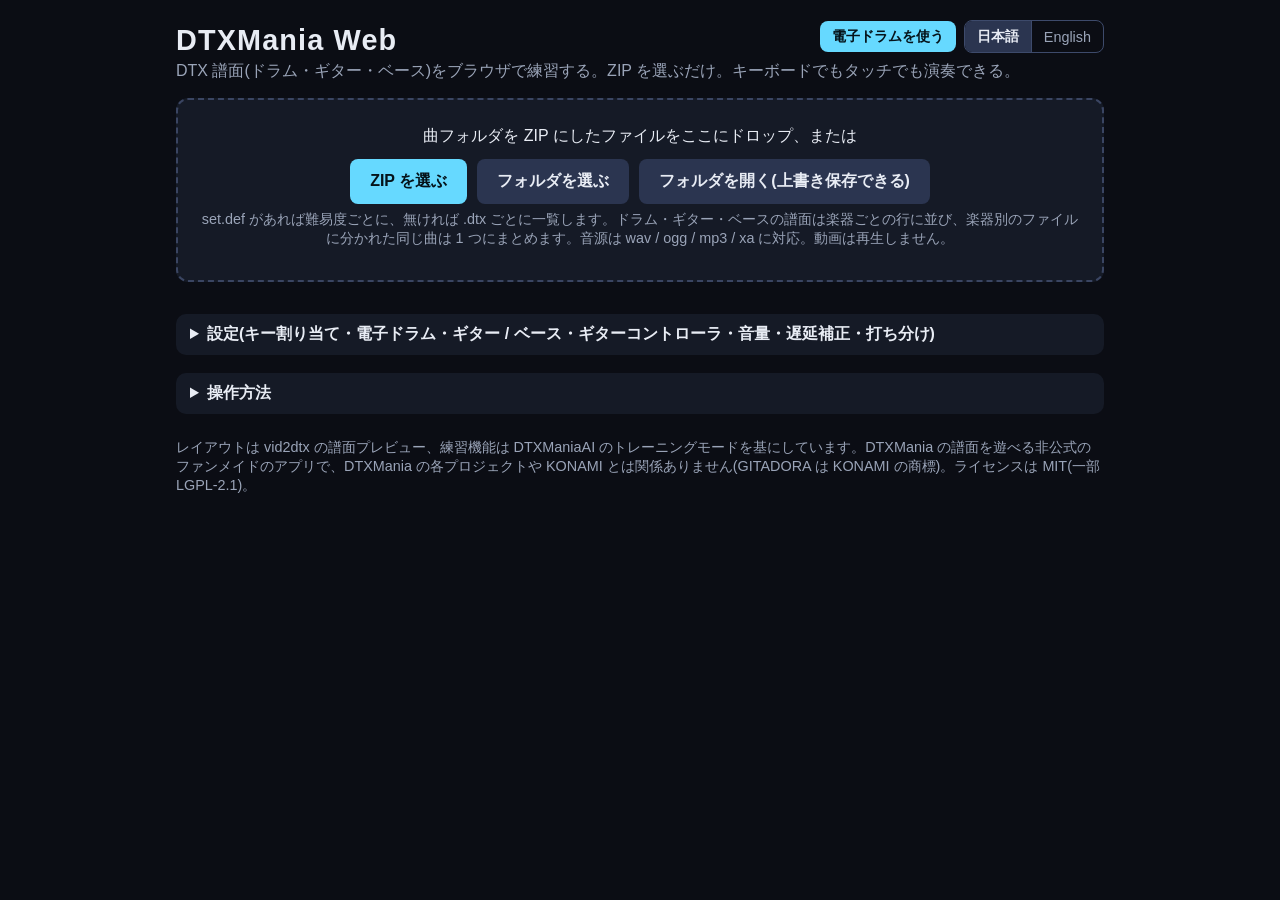
==== index.html @ 98634b1b "譜面の編集に横のパネル・譜面情報と音源の編集・叩いて入力・新しい難易度・フォルダへの上書き保存を足す - 横のパネル(☰。js/edit/panel.js): チップ(選んだチップの音・種類・位置、列" ====
<!doctype html>
<html lang="ja">
<head>
<meta charset="utf-8">
<meta name="viewport" content="width=device-width, initial-scale=1, viewport-fit=cover, user-scalable=no">
<meta name="mobile-web-app-capable" content="yes">
<meta name="apple-mobile-web-app-capable" content="yes">
<meta name="apple-mobile-web-app-status-bar-style" content="black-translucent">
<meta name="theme-color" content="#0b0d14">
<title>DTXMania Web</title>
<link rel="stylesheet" href="css/app.css">
<script>
  // 表示言語(js/i18n.js の initialLang と同じ順: ?lang= → 保存した dojo.lang → 日本語)。
  // 英語なら JS が文言を差し替えるまで画面を隠す(日本語が一瞬見えないように)。差し替えたとき・起動に失敗したとき・
  // 3 秒たったときに外す。
  (function () {
    var m = /[?&]lang=(ja|en)(?:&|$)/.exec(location.search);
    var lang = m ? m[1] : null;
    if (!lang) { try { lang = JSON.parse(localStorage.getItem('dojo.lang')); } catch (e) { lang = null; } }
    if (lang !== 'en') return;
    var root = document.documentElement;
    root.lang = 'en';
    root.classList.add('i18n-wait');
    setTimeout(function () { root.classList.remove('i18n-wait'); }, 3000);
  })();
</script>
</head>
<body>
<div id="app">
  <section id="screen-home" class="screen">
    <header class="home-header">
      <div class="home-title">
        <h1>DTXMania Web</h1>
        <div class="home-tools">
          <button type="button" id="btn-midi-top" class="btn small midi-top" hidden>電子ドラムを使う</button>
          <div id="lang-switch" class="lang-switch" role="group" aria-label="言語 / Language">
            <button type="button" data-lang="ja" lang="ja" aria-pressed="true">日本語</button>
            <button type="button" data-lang="en" lang="en" aria-pressed="false">English</button>
          </div>
        </div>
      </div>
      <p data-i18n="home.tagline">DTX 譜面(ドラム・ギター・ベース)をブラウザで練習する。ZIP を選ぶだけ。キーボードでもタッチでも演奏できる。</p>
    </header>

    <div id="dropzone">
      <p data-i18n="home.drop">曲フォルダを ZIP にしたファイルをここにドロップ、または</p>
      <div class="btn-row">
        <label class="btn"><span data-i18n="home.pickZip">ZIP を選ぶ</span><input type="file" id="file-zip" accept=".zip,application/zip,application/x-zip-compressed"></label>
        <label class="btn secondary"><span data-i18n="home.pickFolder">フォルダを選ぶ</span><input type="file" id="file-dir" webkitdirectory multiple></label>
        <button id="btn-last" class="btn secondary" hidden>前回の ZIP を開く</button>
        <button type="button" id="btn-folder-rw" class="btn secondary" title="選んだフォルダの譜面へ、編集画面の「保存」でそのまま上書きできます(Chrome / Edge)" data-i18n="edit.openFolderRw" data-i18n-title="edit.openFolderRwTitle" hidden>フォルダを開く(上書き保存できる)</button>
      </div>
      <p class="note" data-i18n="home.dropNote">set.def があれば難易度ごとに、無ければ .dtx ごとに一覧します。ドラム・ギター・ベースの譜面は楽器ごとの行に並び、楽器別のファイルに分かれた同じ曲は 1 つにまとめます。音源は wav / ogg / mp3 / xa に対応。動画は再生しません。</p>
    </div>

    <div id="pkg-status" class="status" hidden></div>
    <div id="draft-offer" class="status" hidden><span id="draft-offer-text"></span>
      <button id="draft-restore" class="btn small" data-i18n="edit.draftsRestore">復元する</button>
      <button id="draft-discard" class="btn small secondary" data-i18n="edit.draftsDiscard">捨てる</button></div>
    <div id="list-tools" hidden>
      <button type="button" id="btn-edit-mode" class="btn small secondary" aria-pressed="false" data-i18n="edit.listToggle">✎ 譜面を編集</button>
      <span class="note" data-i18n="edit.listNote">押している間は、ドラムの譜面のボタンで編集画面を開きます。</span>
    </div>
    <ul id="song-list"></ul>

    <details id="settings-panel">
      <summary data-i18n="settings.summary">設定(キー割り当て・電子ドラム・ギター / ベース・ギターコントローラ・音量・遅延補正・打ち分け)</summary>
      <div class="settings-grid">
        <section class="wide">
          <h3 data-i18n="settings.keys">キー割り当て</h3>
          <p class="note" id="key-note" data-i18n-html="settings.keyNote">
            1 レーンに複数のキーを割り当てられます(12 個まで)。
            <b>キー名</b>を押すと差し替え / <b>×</b> で 1 個だけ外す / <b>＋ 追加</b> でもう 1 個足す。
            <span class="key-note-kbd">キーボードだけなら Tab で行に入り、←→ でキー間・↑↓ でレーン間を移動、Enter で実行、Delete で削除。</span>
            <span class="key-note-touch">キーの割り当てには物理キーボードが要ります(タッチで叩くときはレーンの列を直接タップ)。</span>
            ↑↓←→ / Enter / Esc / Tab / F1 はメニュー操作に使うため割り当てできません。
          </p>
          <div id="key-list"></div>
          <p id="key-status" class="note" role="status" aria-live="polite"><span id="key-status-text"></span><button id="key-undo" class="btn small secondary" hidden data-i18n="common.undo">元に戻す</button></p>
          <button id="btn-keys-default" class="btn small secondary" data-i18n="settings.resetAll">全レーンを既定に戻す</button>
        </section>
        <section class="wide" id="gb-section">
          <h3 data-i18n="settings.gbKeys">ギター / ベースのキー割り当て</h3>
          <p class="note" data-i18n-html="settings.gbKeyNote">
            <b>R G B Y P</b>(ネック)は押している間だけ押さえた扱いで、<b>PICK</b> を押した瞬間に押さえ方とチップを照合します。
            押さえ方はチップとちょうど同じにします(OPEN は何も押さえない)。<b>WAIL</b> はピックが当たった直後のウェイリング。
            ギターとベースで同じ割り当てを使い、ドラムの割り当てとは別です。操作は上のドラムのキー割り当てと同じです。既定は DTXMania(NX)のギターと同じく R〜P = F1〜F5、PICK = ] と '(JIS の配列では [ と : のキー。NX の ] と : と同じ場所)。WAIL は NX の右 Ctrl の代わりに / です(Ctrl を押したまま F4 を押すとブラウザがタブを閉じるので、Ctrl などは割り当てできません)。F1 とテンキーの Enter も割り当てられ、演奏中はアプリの操作より先に効きます(AUTO の切り替えはメニューの「自動演奏」で)。ノートパソコンでは F1〜F5 に Fn キーが要ることがあります。NX のベースの並びは「テンキーの並びにする」。メニューの「LEFT(左利き)」はボタンの並びを左右反転して描くだけで、キーはボタンに付いたままです。左手でピックするなら「左利き用の並びにする」(R〜P = ; L K J H、PICK = F・D、WAIL = S)。
          </p>
          <div id="gb-key-list"></div>
          <p id="gb-key-status" class="note" role="status" aria-live="polite"><span id="gb-key-status-text"></span><button id="gb-key-undo" class="btn small secondary" hidden data-i18n="common.undo">元に戻す</button></p>
          <button id="btn-gb-keys-default" class="btn small secondary" data-i18n="settings.resetAllButtons">全ボタンを既定に戻す</button>
          <button id="btn-gb-keys-numpad" class="btn small secondary" data-i18n="settings.gbNumpadKeys">テンキーの並びにする(NX のベース)</button>
          <button id="btn-gb-keys-home" class="btn small secondary" data-i18n="settings.gbHomeKeys">A S D F G の並びにする</button>
          <button id="btn-gb-keys-lefty" class="btn small secondary" data-i18n="settings.gbLeftyKeys">左利き用の並びにする</button>
          <label class="gb-option"><input type="checkbox" id="cfg-gb-bad"> <span data-i18n="settings.gbBad">空ピックでコンボを切る(BAD)</span></label>
          <p class="note" data-i18n="settings.gbBadNote">押さえ方の違うピックやチップの無いところのピックで、コンボを切りゲージを減らします(DTXMania の Light を OFF にしたのと同じ。既定はしない)。</p>
        </section>
        <section class="wide" id="gbpad-section">
          <h3 data-i18n="settings.gbPad">ギターコントローラ(ゲームパッド)</h3>
          <p class="note" data-i18n-html="settings.gbPadNote">ギターコントローラやゲームパッドのボタン・スティック・十字キー(ストラムバー)を <b>R G B Y P / PICK / WAIL</b> と <b>START</b>(演奏開始・停止)に割り当てます。キーボードと同時に使えます。既定は Xbox 360 の Guitar Hero / Rock Band ギターの配置です(フレットの緑・赤・黄・青・オレンジを R G B Y P、ストラムの上下を PICK、チルトとスターパワーを WAIL)。ほかのコントローラは「＋ 追加」を押してから、ボタンを押すかスティック・ストラムバーを倒すと入ります(押したままのボタンは数えません)。ストラムの上下どちらでも弾くには、両方を PICK に入れます。ブラウザはボタンを押すまでゲームパッドを見せません。</p>
          <p id="gbpad-state" class="note" aria-live="polite"></p>
          <p id="gbpad-monitor" class="note" aria-live="off"></p>
          <div id="gbpad-list"></div>
          <p id="gbpad-status" class="note" role="status" aria-live="polite"><span id="gbpad-status-text"></span><button id="gbpad-undo" class="btn small secondary" hidden data-i18n="common.undo">元に戻す</button></p>
          <button id="btn-gbpad-default" class="btn small secondary" data-i18n="settings.resetAllButtons">全ボタンを既定に戻す</button>
        </section>
        <section class="wide" id="midi-section">
          <h3 data-i18n="settings.midi">電子ドラム(MIDI)</h3>
          <p class="note" data-i18n-html="settings.midiNote">
            USB や MIDI インターフェースでつないだ電子ドラムで叩けます(PC の Chrome / Edge / Firefox。iPhone / iPad は Web MIDI 付きのブラウザアプリで)。
            初期値は GM ドラムマップ。合わないパッドは <b>＋ 叩いて追加</b> を押してからパッドを叩くと、そのノートがレーンに入ります
            (ほかのレーンにあったノートは移ります)。機種に合わせたプリセット(GITADORA と同じ表)もあります。
            <b>下限</b> 以下の強さの打鍵は捨てます(クロストーク対策)。ノートを押すとそのノートだけのしきい値を変えられます。
            キーボードの割り当てとは別々で、どちらでも叩けます。
          </p>
          <div class="midi-connect">
            <button id="btn-midi-connect" class="btn small">電子ドラムを使う</button>
            <span id="midi-state" class="note"></span>
          </div>
          <ul id="midi-devices"></ul>
          <p id="midi-monitor" class="note" aria-live="off"></p>
          <div class="midi-preset">
            <label><span data-i18n="settings.preset">プリセット</span> <select id="midi-preset"></select></label>
            <button id="btn-midi-apply" class="btn small secondary" data-i18n="settings.apply">適用</button>
            <span class="note" data-i18n="settings.presetNote">AUTO はつないだ機器の名前から選びます。MIDI だけを入れ替え、RD は空になります。</span>
          </div>
          <div id="midi-list"></div>
          <p id="midi-status" class="note" role="status" aria-live="polite"><span id="midi-status-text"></span><button id="midi-undo" class="btn small secondary" hidden data-i18n="common.undo">元に戻す</button></p>
          <button id="btn-midi-default" class="btn small secondary" data-i18n="settings.resetAll">全レーンを既定に戻す</button>
        </section>
        <section>
          <h3 data-i18n="settings.sound">音</h3>
          <label><span data-i18n="settings.masterVolume">マスター音量</span> <input type="range" id="cfg-volume" min="0" max="100" step="5"> <span id="cfg-volume-v"></span></label>
          <label><span data-i18n="settings.drumVolume">ドラム音量</span> <input type="range" id="cfg-chip" min="0" max="100" step="5"> <span id="cfg-chip-v"></span></label>
          <label><span data-i18n="settings.bgmVolume">BGM 音量</span> <input type="range" id="cfg-bgm" min="0" max="100" step="5"> <span id="cfg-bgm-v"></span></label>
          <label><span data-i18n="settings.gbVolume">ギター / ベース音量</span> <input type="range" id="cfg-gb" min="0" max="100" step="5"> <span id="cfg-gb-v"></span></label>
          <p class="note" data-i18n="settings.volumeNote">楽器の音量と BGM 音量は演奏中でもトレーニングメニューから変えられます。BGM 音量は弾いていない楽器(伴奏)の音にも効きます。</p>
          <label><span data-i18n="settings.latency">遅延補正(ms)</span> <input type="number" id="cfg-latency" min="-300" max="300" step="5"> <span class="note" data-i18n="settings.latencyNote">音が遅れて聞こえるなら + 方向</span></label>
        </section>
        <section>
          <h3 data-i18n="settings.display">表示</h3>
          <label><input type="checkbox" id="cfg-lag"> <span data-i18n="settings.showLag">判定のズレ(ms)を表示</span></label>
          <label><span data-i18n="settings.layout">画面の向き</span>
            <select id="cfg-layout">
              <option value="auto" data-i18n="settings.layoutAuto">自動</option>
              <option value="landscape" data-i18n="settings.layoutLandscape">横(フル画面)</option>
              <option value="portrait" data-i18n="settings.layoutPortrait">縦(ハイウェイのみ)</option>
            </select>
          </label>
          <label><span data-i18n="settings.skin">スキン</span>
            <select id="cfg-skin">
              <option value="default" data-i18n="settings.skinDefault">既定</option>
              <option value="folder" data-i18n="settings.skinFolder">フォルダを指定</option>
              <option value="files" data-i18n="settings.skinFiles">画像を読み込む</option>
            </select>
          </label>
          <label id="cfg-skin-path-row" hidden><span data-i18n="settings.skinPath">フォルダ</span> <input type="text" id="cfg-skin-path" class="skin-path" spellcheck="false" autocomplete="off" placeholder="assets/skin/MySkin/"></label>
          <div id="cfg-skin-files-row" class="skin-files" hidden>
            <button id="cfg-skin-pick" type="button" class="btn small secondary" data-i18n="settings.skinPick">画像 / ZIP を選ぶ</button>
            <span id="cfg-skin-files-info" class="note"></span>
            <input type="file" id="cfg-skin-file" multiple accept=".png,.webp,.jpg,.jpeg,.zip" hidden>
          </div>
          <p class="note" data-i18n="settings.skinNote">スキンは chips.png / pads.png / score_panel.png / song_panel.png / gb_chips.png / gb_neck.png の 6 枚の画像です(作り方は skins/README.md。gb_ の 2 枚はギター / ベースの画面)。
            フォルダは index.html からの相対パスで指定します。足りない画像は既定のスキンで補います。</p>
          <p id="cfg-skin-missing" class="note" role="status" hidden></p>
        </section>
        <section>
          <h3 data-i18n="settings.groups">打ち分け(NX と同じ)</h3>
          <label><span data-i18n="settings.hhGroup">HH グループ</span>
            <select id="cfg-hh"><option value="0" data-i18n="settings.hh0">0: 全部打ち分け</option><option value="1" data-i18n="settings.hh1">1: HH のみ共通</option><option value="2" data-i18n="settings.hh2">2: LC のみ</option><option value="3" data-i18n="settings.hh3">3: 全部共通</option></select>
          </label>
          <label><span data-i18n="settings.ftGroup">FT グループ</span> <select id="cfg-ft"><option value="0" data-i18n="settings.group0">0: 打ち分け</option><option value="1" data-i18n="settings.group1">1: 共通</option></select></label>
          <label><span data-i18n="settings.cyGroup">CY グループ</span> <select id="cfg-cy"><option value="0" data-i18n="settings.group0">0: 打ち分け</option><option value="1" data-i18n="settings.group1">1: 共通</option></select></label>
          <label><span data-i18n="settings.bdGroup">BD グループ</span>
            <select id="cfg-bd"><option value="0" data-i18n="settings.group0">0: 打ち分け</option><option value="1" data-i18n="settings.bd1">1: BD と LBD</option><option value="2" data-i18n="settings.bd2">2: 左右ペダルのみ</option><option value="3" data-i18n="settings.bd3">3: どっちも BD</option></select>
          </label>
          <p class="note" data-i18n="settings.groupNote">CY は既定で共通です(RD のチップは CY 列に同じ絵で描くため。NX の既定は打ち分け)。譜面に LC が無ければ HH は共通、RD が無ければ CY は共通に自動で下がります。タッチの CY 列は常に RD も拾います。</p>
        </section>
      </div>
    </details>

    <details id="help-panel">
      <summary data-i18n="help.summary">操作方法</summary>
      <div class="help">
        <p><b data-i18n="help.drums">ドラム</b>: <span id="help-keys"></span> <span class="note" data-i18n="help.drumsNote">(設定のキー割り当てで変更。1 レーンに複数キーを割り当てられます)</span></p>
        <p><b data-i18n="help.guitar">ギター / ベース</b>: <span id="help-gb-keys"></span> <span class="note" data-i18n="help.guitarNote">(曲の一覧でギター・ベースの行から選ぶ。ネックのボタンを押さえて PICK で弾く)</span></p>
        <p><b data-i18n="help.gbPadTitle">ギターコントローラ</b>: <span id="help-gb-pad"></span> <span class="note" data-i18n="help.gbPadNote">(設定の「ギターコントローラ(ゲームパッド)」で割り当て。START で演奏開始・停止)</span></p>
        <p data-i18n-html="help.guitarPlay"><b>ギター / ベースの演奏</b>: チップは下から上へ流れ、画面上の判定ラインで弾きます(メニューの「リバース」で上から下へ、「LEFT(左利き)」でボタンの並びを左右反転)。和音は全部のボタンを押さえてから 1 回ピック。少しずれて押さえても、ピックの直後なら間に合います。帯の付いたチップ(ロングノート)は押さえ続けると加点。ピックが当たった直後に WAIL でウェイリングの加点。タッチではレーンを押すとそのボタンを押さえて弾き、レーンの外を押すと OPEN。弾いていないパートとドラムは自動で鳴ります。</p>
        <p data-i18n-html="help.midi"><b>電子ドラム</b>: 画面上部か、設定の「電子ドラム(MIDI)」の「電子ドラムを使う」を押して開く。パッドの割り当ては叩いて登録するか、機種のプリセットを適用。叩いたパッドの行き先は同じ欄のモニタで確かめられます。</p>
        <p data-i18n-html="help.menu"><b>トレーニングメニュー</b>: ↑↓ 項目 / ←→ 変更(Ctrl で 10 段) / Enter 決定 / Esc 戻る・終了 / F1 AUTO 切替(ギター / ベースで F1 をボタンにしているとき(既定)はボタンが先。AUTO はメニューの「自動演奏」で)</p>
        <p data-i18n-html="help.seek"><b>譜面の確認</b>: 停止中・一時停止中は画面上部(ギター / ベースの横画面は判定ラインが上にあるので画面下部。リバースでは上部)のシークバーで前後に送れます。バーをドラッグ(離すと小節頭に吸着)、◀ ▶ で 1 つ送り、◀◀ ▶▶ で 10 送り、バーの上でホイール。メニューの「現在位置」でも ←→ で送れます(Ctrl で 10 段)。送った位置から「演奏開始」で始まります(「リスタート」は曲頭・ループ開始位置から)。</p>
        <p data-i18n-html="help.replay"><b>リプレイ</b>: 演奏を止めたあと(曲末まで弾いたあと)、メニューかプレイバーの「リプレイ」で直前の演奏を見直せます(ループ演奏では直前の 1 周)。実際に叩いた時刻に、判定の色の枠のゴーストノーツが流れます(灰色はチップの無い打鍵・空ピック)。ゴーストノーツがチップより後から来れば遅く、先に来れば早く叩いています。リプレイ中も演奏速度・ハイスピードを変えられ、一時停止中はシークバーで前後に送れます。リプレイしても成績は変わりません。</p>
        <p data-i18n-html="help.touch"><b>タッチ</b>: レーンの列をタップで打鍵。メニューは「☰ メニュー」から。値の行は ◀ ▶ で変更、動作の行はタップで実行。</p>
        <p data-i18n-html="help.items"><b>メニュー項目</b>: 自動演奏 / AUTO プリセット(ギター / ベースのみ) / 自動演奏詳細(レーン別・ボタン別 AUTO) / ノーツ表示調整 / 判定タイミング調整 / ハイスピード / 演奏速度 / 開始待ち時間 / ドラム音量(ギター / ベース音量) / BGM 音量 / メトロノーム / リバース・LEFT(左利き)・空ピックで BAD(ギター / ベースのみ) / ループ演奏 / ループ位置単位 / ループ終了位置 / ループ開始位置 / 現在位置 / 演奏開始・停止 / リスタート / 一時停止 / リプレイ / トレーニング終了</p>
        <p data-i18n="help.misc">待機中に叩くと音だけ鳴ります(ウォーミングアップ)。ループ区間の折り返しごとに開始待ち時間を置きます。成績はどこにも保存しません。</p>
      </div>
    </details>
    <footer class="note" data-i18n="home.footer">レイアウトは vid2dtx の譜面プレビュー、練習機能は DTXManiaAI のトレーニングモードを基にしています。
      DTXMania の譜面を遊べる非公式のファンメイドのアプリで、DTXMania の各プロジェクトや KONAMI とは関係ありません
      (GITADORA は KONAMI の商標)。
      ライセンスは MIT(一部 LGPL-2.1)。</footer>
  </section>

  <section id="screen-play" class="screen" hidden>
    <div id="stage">
      <canvas id="canvas"></canvas>
      <div id="overlay"></div>
    </div>
    <div id="playbar">
      <button id="btn-back" class="pb" title="曲選択へ戻る" data-i18n-title="play.back">←</button>
      <span id="play-title"></span>
      <span id="play-fps"></span>
      <button id="btn-start" class="pb" title="演奏開始 / 停止" data-i18n-title="play.startStop">▶</button>
      <button id="btn-restart" class="pb" title="リスタート" data-i18n-title="play.restart">⟲</button>
      <button id="btn-pause" class="pb" title="一時停止 / 再開" data-i18n-title="play.pause">⏸</button>
      <button id="btn-edit" class="pb" title="この譜面を編集" data-i18n-title="edit.openFromPlay" hidden>✎</button>
      <button id="btn-replay" class="pb text" title="直前の演奏をリプレイ / 停止" data-i18n="play.replay" data-i18n-title="play.replayTitle" hidden>リプレイ</button>
      <button id="btn-fullscreen" class="pb" title="全画面" data-i18n-title="play.fullscreen">⛶</button>
      <button id="btn-menu" class="pb" title="トレーニングメニュー" data-i18n-title="play.menu">☰</button>
    </div>
    <div id="seekbar" hidden>
      <button id="seek-prev10" class="sk" title="10 戻る" aria-label="10 戻る" data-i18n-title="seek.prev10" data-i18n-aria-label="seek.prev10">◀◀</button>
      <button id="seek-prev" class="sk" title="1 戻る" aria-label="1 戻る" data-i18n-title="seek.prev" data-i18n-aria-label="seek.prev">◀</button>
      <div id="seek-track" role="slider" aria-label="演奏位置" data-i18n-aria-label="seek.track" tabindex="-1">
        <div id="seek-loop"></div>
        <div id="seek-fill"></div>
        <div id="seek-thumb"></div>
      </div>
      <button id="seek-next" class="sk" title="1 進む" aria-label="1 進む" data-i18n-title="seek.next" data-i18n-aria-label="seek.next">▶</button>
      <button id="seek-next10" class="sk" title="10 進む" aria-label="10 進む" data-i18n-title="seek.next10" data-i18n-aria-label="seek.next10">▶▶</button>
      <span id="seek-pos"></span>
    </div>

    <div id="loading" hidden>
      <div class="box">
        <div id="loading-text">読み込み中…</div>
        <progress id="loading-bar" max="100" value="0"></progress>
        <div id="loading-sub" class="note"></div>
      </div>
    </div>
  </section>

  <section id="screen-edit" class="screen" hidden>
    <div id="edit-bar" role="toolbar">
      <div class="grp top">
        <button id="edit-back" class="pb" title="曲選択へ戻る" aria-label="曲選択へ戻る" data-i18n-title="edit.back" data-i18n-aria-label="edit.back">←</button>
        <span id="edit-title"></span><span id="edit-dirty" title="編集あり" data-i18n-title="edit.editedBadge" hidden>●</span>
        <button id="edit-undo" class="pb" title="元に戻す" aria-label="元に戻す" data-i18n-title="common.undo" data-i18n-aria-label="common.undo">↶</button>
        <button id="edit-redo" class="pb" title="やり直す" aria-label="やり直す" data-i18n-title="edit.redo" data-i18n-aria-label="edit.redo">↷</button>
        <button id="edit-save" class="pb text" data-i18n="edit.save">保存</button>
        <button id="edit-more" class="pb" title="その他" aria-label="その他" data-i18n-title="edit.more" data-i18n-aria-label="edit.more">⋯</button>
      </div>
      <div class="grp tools">
        <div class="seg" id="edit-mode" role="group" aria-label="モード" data-i18n-aria-label="edit.mode"><button type="button" data-mode="pen" title="ペン" aria-label="ペン" data-i18n-title="edit.modePen" data-i18n-aria-label="edit.modePen">✎</button><button type="button" data-mode="select" title="選択" aria-label="選択" data-i18n-title="edit.modeSelect" data-i18n-aria-label="edit.modeSelect">⬚</button></div>
        <select id="edit-guide" title="ガイド間隔" aria-label="ガイド間隔" data-i18n-title="edit.snap" data-i18n-aria-label="edit.snap"></select>
        <button id="edit-zoom-out" class="pb" title="縮小" aria-label="縮小" data-i18n-title="edit.zoomOut" data-i18n-aria-label="edit.zoomOut">−</button>
        <button id="edit-zoom-in" class="pb" title="拡大" aria-label="拡大" data-i18n-title="edit.zoomIn" data-i18n-aria-label="edit.zoomIn">＋</button>
        <button id="edit-play" class="pb" title="再生 / 停止" aria-label="再生 / 停止" data-i18n-title="edit.playStop" data-i18n-aria-label="edit.playStop">▶</button>
        <button id="edit-follow" class="pb" title="再生位置を追う" aria-label="再生位置を追う" data-i18n-title="edit.follow" data-i18n-aria-label="edit.follow" hidden>⇩</button>
        <button id="edit-test" class="pb text" data-i18n="edit.testPlay">テストプレイ</button>
        <button id="edit-suspect" class="pb text" data-i18n="edit.nextSuspect" hidden>次の要確認</button>
        <button id="edit-step" class="pb text" aria-pressed="false" title="叩いた列を再生位置に置く(再生中は録音)" data-i18n="edit.stepInput" data-i18n-title="edit.stepTitle">叩いて入力</button>
        <button id="edit-panel" class="pb" title="パネル" aria-label="パネル" data-i18n-title="edit.panel" data-i18n-aria-label="edit.panel">☰</button>
      </div>
      <div class="grp types" id="edit-types" role="group" aria-label="チップの種類" data-i18n-aria-label="edit.types">
        <span>HH</span><div class="seg" data-col="1"><button type="button" data-i18n="edit.hhClosed">閉</button><button type="button" data-i18n="edit.hhOpen">開</button></div>
        <span>LP</span><div class="seg" data-col="2"><button type="button">LP</button><button type="button">LBD</button></div>
        <span>CY</span><div class="seg" data-col="8"><button type="button">CY</button><button type="button">RD</button></div>
      </div>
    </div>
    <div id="edit-banner" hidden></div>
    <div id="edit-main">
      <div id="edit-stage">
        <canvas id="edit-canvas" tabindex="0" role="application" aria-label="譜面" data-i18n-aria-label="edit.canvas"></canvas>
        <div id="edit-rail" aria-label="譜面の位置" data-i18n-aria-label="edit.rail"><div id="edit-rail-thumb"></div></div>
      </div>
      <aside id="edit-side" aria-label="パネル" data-i18n-aria-label="edit.panel" hidden></aside>
    </div>
    <div id="edit-status" aria-live="polite"><span id="edit-pos"></span><span id="edit-info"></span></div>
    <div id="edit-toast" role="status" hidden></div>
    <div id="edit-pop" class="edit-pop" role="menu" hidden></div>
    <dialog id="edit-dialog"></dialog>
    <div id="edit-help" hidden></div>
    <div id="edit-loading" hidden><div class="box"><div id="edit-loading-text"></div></div></div>
  </section>
</div>
<script>
  // file:// で直接開いたときは ES Modules が読めない(CORS)ので、束ねた dist/dojo.bundle.js を使う。
  // HTTP 配信時はソースの js/main.js をそのまま読む(?bundle=1 で束ね版を強制)。
  (function () {
    var useBundle = location.protocol === 'file:' || /[?&]bundle=1/.test(location.search);
    // 起動に失敗したときの文言は js/i18n.js を読めないので、ここに日本語と英語を置く(言語は <head> のスクリプトが決めた lang)
    var en = document.documentElement.lang === 'en';
    var s = document.createElement('script');
    if (useBundle) { s.src = 'dist/dojo.bundle.js'; s.defer = true; }
    else { s.type = 'module'; s.src = 'js/main.js'; }
    s.onerror = function () {
      showLoadError(useBundle
        ? (en ? 'dist/dojo.bundle.js is missing. Run build.bat (or python tools/build.py) to create it.'
          : 'dist/dojo.bundle.js がありません。build.bat(または python tools/build.py)を実行して作ってください。')
        : (en ? 'Could not load js/main.js.' : 'js/main.js が読み込めません。'));
    };
    document.head.appendChild(s);
    function showLoadError(msg) {
      document.documentElement.classList.remove('i18n-wait');
      var el = document.getElementById('pkg-status');
      if (!el) return;
      el.hidden = false;
      el.className = 'status error';
      el.textContent = (en ? 'The app failed to start: ' : 'アプリの起動に失敗しました: ') + msg;
    }
    window.addEventListener('load', function () {
      setTimeout(function () {
        if (!window.dojo) {
          showLoadError(en
            ? 'The script is not running. Check the browser console, or serve this folder with python -m http.server 8765 and open http://localhost:8765/.'
            : 'スクリプトが動いていません。ブラウザのコンソールを確認するか、python -m http.server 8765 で配信して http://localhost:8765/ を開いてください。');
        }
      }, 2000);
    });
  })();
</script>
</body>
</html>
---- css/app.css ----
:root {
  --bg: #0b0d14;
  --panel: #151a26;
  --panel2: #1d2434;
  --text: #e8ecf4;
  --muted: #9aa4b8;
  --accent: #66d9ff;
  --accent2: #ffd966;
  --danger: #ff6b6b;
  --line: #3d4a6b;
  color-scheme: dark;
}
* { box-sizing: border-box; }
html, body { margin: 0; padding: 0; background: var(--bg); color: var(--text); font-family: "Segoe UI", "Noto Sans JP", "Hiragino Sans", "Yu Gothic UI", sans-serif; }
body { -webkit-text-size-adjust: 100%; overscroll-behavior: none; }
button, input, select { font: inherit; }
a { color: var(--accent); }
.note { color: var(--muted); font-size: 0.9em; }
[hidden] { display: none !important; }
/* 英語を選んでいるときは文言を差し替えるまで隠す(index.html の <head> のスクリプト) */
html.i18n-wait #app { visibility: hidden; }

/* ---- home ---- */
#screen-home { max-width: 960px; margin: 0 auto; padding: 16px 16px 48px; }
.home-title { display: flex; align-items: center; justify-content: space-between; flex-wrap: wrap; gap: 8px 16px; }
.home-header h1 { margin: 8px 0 4px; font-size: 1.8em; letter-spacing: 0.04em; }
.home-header p { margin: 0 0 16px; color: var(--muted); }
/* ホームの上部の右側(電子ドラムのボタンと表示言語) */
.home-tools { display: flex; align-items: center; flex-wrap: wrap; gap: 8px; margin: 4px 0 8px; }
.midi-top[disabled] { opacity: 0.6; cursor: default; }
body.touch .midi-top { min-height: 44px; }
/* 表示言語(日本語 / English)の切り替え */
.lang-switch { display: inline-flex; flex: none; margin: 4px 0 8px; border: 1px solid var(--line); border-radius: 8px; overflow: hidden; }
.home-tools .lang-switch { margin: 0; }
.lang-switch button { background: transparent; color: var(--muted); border: 0; padding: 6px 12px; font-size: 0.9em; cursor: pointer; }
.lang-switch button + button { border-left: 1px solid var(--line); }
.lang-switch button:hover { color: var(--text); background: #222a3c; }
.lang-switch button[aria-pressed="true"] { background: #2b3550; color: var(--text); font-weight: 700; }
.lang-switch button:focus-visible { outline: 2px solid var(--accent); outline-offset: -2px; }
body.touch .lang-switch button { min-height: 44px; padding: 10px 14px; }
#dropzone { border: 2px dashed #3a4562; border-radius: 12px; padding: 20px; text-align: center; background: var(--panel); transition: background 0.15s, border-color 0.15s; }
#dropzone.drag { background: #1f2a44; border-color: var(--accent); }
#dropzone p { margin: 6px 0 12px; }
.btn-row { display: flex; flex-wrap: wrap; gap: 10px; justify-content: center; }
.btn { display: inline-block; background: var(--accent); color: #05131a; border: none; border-radius: 8px; padding: 12px 20px; font-weight: 700; cursor: pointer; }
.btn.secondary { background: #2b3550; color: var(--text); }
.btn.small { padding: 6px 12px; font-size: 0.9em; }
.btn input[type=file] { display: none; }
.status { margin: 14px 0 4px; padding: 10px 14px; border-radius: 8px; background: var(--panel2); }
.status.error { background: #4a1f1f; color: #ffd0d0; }

#song-list { list-style: none; margin: 14px 0 0; padding: 0; display: flex; flex-direction: column; gap: 10px; }
.song { display: flex; gap: 12px; background: var(--panel); border-radius: 10px; padding: 10px; align-items: center; }
.song .jacket { width: 72px; height: 72px; border-radius: 6px; background: #222a3c; object-fit: cover; flex: none; }
.song .meta { flex: 1; min-width: 0; }
.song .title { font-weight: 700; font-size: 1.05em; white-space: nowrap; overflow: hidden; text-overflow: ellipsis; }
.song .artist { color: var(--muted); font-size: 0.9em; white-space: nowrap; overflow: hidden; text-overflow: ellipsis; }
.song .charts { display: flex; flex-wrap: wrap; gap: 6px; margin-top: 6px; }
.song .charts button { background: #2b3550; color: var(--text); border: 1px solid var(--line); border-radius: 6px; padding: 6px 10px; cursor: pointer; }
.song .charts button:hover { background: #38466b; }
.song .charts .lv { color: var(--accent2); font-weight: 700; margin-left: 6px; }
/* 楽器ごとの行(ドラム / ギター / ベース)。行の頭に楽器名 */
.song .charts { align-items: center; }
.song .charts .inst { flex: none; min-width: 4.2em; font-size: 0.85em; font-weight: 700; color: var(--muted); }
.song .charts.inst-1 .inst { color: #ff8a8a; }
.song .charts.inst-2 .inst { color: #9ab8ff; }
.settings-grid label.gb-option { margin-top: 10px; }

details { margin-top: 18px; background: var(--panel); border-radius: 10px; padding: 10px 14px; }
summary { cursor: pointer; font-weight: 700; }
.settings-grid { display: grid; grid-template-columns: repeat(auto-fit, minmax(260px, 1fr)); gap: 16px; margin-top: 10px; }
.settings-grid section.wide { grid-column: 1 / -1; }
.settings-grid section h3 { margin: 6px 0; font-size: 1em; color: var(--accent); }
.settings-grid label { display: block; margin: 6px 0; }
.settings-grid input[type=range] { width: 160px; vertical-align: middle; }
.settings-grid input[type=number] { width: 90px; background: var(--panel2); color: var(--text); border: 1px solid var(--line); border-radius: 6px; padding: 4px 6px; }
.settings-grid select { background: var(--panel2); color: var(--text); border: 1px solid var(--line); border-radius: 6px; padding: 4px 6px; }
.settings-grid input.skin-path { width: min(18em, 100%); background: var(--panel2); color: var(--text); border: 1px solid var(--line); border-radius: 6px; padding: 4px 6px; }
.settings-grid .skin-files { display: flex; flex-wrap: wrap; align-items: center; gap: 8px; margin: 6px 0; }
/* ---- キー割り当て(1 レーン = 1 行のチップ列) ---- */
#key-list, #gb-key-list, #gbpad-list { margin: 6px 0; }
.key-row { display: flex; align-items: flex-start; gap: 8px; padding: 2px 4px; border-radius: 6px; }
.key-row .key-lane { flex: none; width: 3em; font-weight: 700; line-height: 2; }
.key-row .chips { flex: 1; min-width: 0; display: flex; flex-wrap: wrap; gap: 5px; }
.key-row button { color: var(--text); cursor: pointer; font-size: 0.95em; }
.chip { display: inline-flex; align-items: stretch; background: var(--panel2); border: 1px solid var(--line); border-radius: 6px; overflow: hidden; }
.chip button { background: transparent; border: 0; padding: 4px 9px; }
.chip .chip-key { min-width: 2.4em; }
.chip .chip-key:hover { background: #38466b; }
.chip .chip-del { border-left: 1px solid var(--line); color: var(--muted); padding: 4px 7px; }
.chip .chip-del:hover { background: #4a1f1f; color: var(--danger); }
.chip-empty { color: var(--muted); border: 1px dashed var(--line); border-radius: 6px; padding: 4px 9px; font-size: 0.95em; }
.chip-add, .chip-lane-cmd, .chip-cancel { background: transparent; border: 1px dashed var(--line); border-radius: 6px; padding: 4px 9px; }
.chip-add:hover, .chip-lane-cmd:hover, .chip-cancel:hover { border-color: var(--accent); border-style: solid; }
.chip-lane-cmd { color: var(--muted); }
.chip-add + .chip-lane-cmd { margin-left: 10px; } /* レーン単位の操作はチップ列から少し離す */
.chip-add.is-full { opacity: 0.5; }
.chip-cancel { border-style: solid; border-color: var(--accent2); }
.key-row .listening { background: #5a4a10; border: 1px solid var(--accent2); color: var(--text); }
.key-row button:focus-visible { outline: 2px solid var(--accent); outline-offset: 1px; }
/* チップ内のボタンは .chip の overflow:hidden で外側のリングが切られるので内側に描く */
.chip button:focus-visible { outline-offset: -2px; }
.key-row.row-changed { animation: key-row-flash 1s ease-out; }
@keyframes key-row-flash { from { background: #5a4a10; } to { background: transparent; } }
@media (prefers-reduced-motion: reduce) { .key-row.row-changed { animation: none; } }
#key-status, #gb-key-status, #gbpad-status { min-height: 1.7em; display: flex; align-items: center; gap: 8px; flex-wrap: wrap; }
body.desktop .key-note-touch, body.touch .key-note-kbd { display: none; }
/* ---- 電子ドラム(MIDI)。行とチップはキー割り当てと同じ見た目を使う ---- */
.midi-connect { display: flex; align-items: center; gap: 10px; flex-wrap: wrap; margin: 6px 0; }
#midi-devices { list-style: none; margin: 4px 0; padding: 0; font-size: 0.9em; font-variant-numeric: tabular-nums; }
#midi-devices li { padding: 1px 0; white-space: pre-wrap; }
#midi-devices li.closed { color: var(--danger); }
#midi-monitor { margin: 4px 0 8px; white-space: pre-wrap; font-variant-numeric: tabular-nums; min-height: 1.4em; }
.midi-preset { display: flex; align-items: center; gap: 10px; flex-wrap: wrap; margin: 6px 0; }
.settings-grid .midi-preset label { display: inline-block; margin: 0; }
#midi-list { margin: 6px 0; }
.settings-grid .midi-row label.midi-vmin { flex: none; display: inline-flex; align-items: center; gap: 4px; margin: 0; line-height: 2; color: var(--muted); font-size: 0.9em; }
.settings-grid .midi-row .midi-vmin input[type=number] { width: 4.2em; padding: 2px 4px; }
.chip .chip-key.open { background: #38466b; }
.midi-detail { flex-basis: 100%; display: flex; align-items: center; flex-wrap: wrap; gap: 6px; padding: 4px 8px; margin-top: 2px; background: var(--panel2); border-radius: 6px; }
.midi-detail .midi-step { min-width: 2.2em; background: transparent; border: 1px solid var(--line); border-radius: 6px; padding: 2px 8px; }
.midi-detail .midi-step:hover { border-color: var(--accent); }
.midi-detail .midi-th { min-width: 7em; text-align: center; font-variant-numeric: tabular-nums; }
.key-row.row-hit { animation: midi-row-hit 0.35s ease-out; }
.chip.chip-hit { animation: midi-chip-hit 0.35s ease-out; }
@keyframes midi-row-hit { from { background: rgba(102, 217, 255, 0.28); } to { background: transparent; } }
@keyframes midi-chip-hit { from { border-color: var(--accent); box-shadow: 0 0 0 2px var(--accent); } to { box-shadow: none; } }
@media (prefers-reduced-motion: reduce) { .key-row.row-hit, .chip.chip-hit { animation: none; } }
body.touch .midi-detail .midi-step { min-height: 44px; min-width: 44px; }
body.touch .chip button, body.touch .chip-add, body.touch .chip-lane-cmd, body.touch .chip-cancel, body.touch .chip-empty { min-height: 44px; padding: 10px 13px; }
.help p { margin: 6px 0; }
footer.note { margin-top: 24px; }

/* ---- play ---- */
#screen-play { position: fixed; inset: 0; background: #000; overflow: hidden; }
#stage { position: absolute; inset: 0; }
#canvas { position: absolute; inset: 0; width: 100%; height: 100%; display: block; touch-action: none; }
#overlay { position: absolute; inset: 0; pointer-events: none; }
#overlay > * { pointer-events: auto; }
#playbar { position: absolute; top: 0; left: 0; right: 0; display: flex; align-items: center; gap: 6px; padding: 6px 8px; padding-top: max(6px, env(safe-area-inset-top)); z-index: 5; pointer-events: none; }
#playbar > * { pointer-events: auto; }
#playbar .pb { background: rgba(20, 26, 40, 0.75); color: var(--text); border: 1px solid var(--line); border-radius: 8px; min-width: 44px; height: 40px; font-size: 1.1em; cursor: pointer; }
#playbar .pb:active { background: #38466b; }
/* 文字のボタン(リプレイ)。狭い画面ではこれだけ縮めて、☰ などのボタンを画面の外へ押し出さない */
#playbar .pb.text { font-size: 0.85em; padding: 0 8px; white-space: nowrap; overflow: hidden; text-overflow: ellipsis; min-width: 0; }
@media (max-width: 420px) {
  #playbar { gap: 4px; padding-left: 4px; padding-right: 4px; }
}
#playbar .pb:disabled { color: var(--muted); cursor: default; }
#playbar .pb.on { background: rgba(110, 60, 20, 0.85); border-color: rgb(255, 170, 90); color: rgb(255, 200, 150); }
#play-title { flex: 1; min-width: 0; color: var(--muted); font-size: 0.9em; white-space: nowrap; overflow: hidden; text-overflow: ellipsis; text-shadow: 0 0 4px #000; }
/* FPS(数が変わっても幅を変えない) */
#play-fps { flex: none; min-width: 4.5em; color: var(--muted); font-size: 0.8em; font-variant-numeric: tabular-nums; text-align: right; white-space: nowrap; text-shadow: 0 0 4px #000; }
body.desktop #playbar .pb { opacity: 0.35; }
body.desktop #playbar:hover .pb { opacity: 1; }

/* ---- 停止中のシークバー(譜面の確認) ---- */
/* ハイウェイは画面下端まで伸びているので、判定ラインとパッド列を覆わないよう
   プレイバーのすぐ下(= ハイウェイの上端側)に置く。top は onResize が実測して入れる。 */
#seekbar {
  position: absolute; left: 0; right: 0; top: 0; z-index: 6;
  display: flex; align-items: center; gap: 6px;
  padding: 6px 10px;
  background: rgba(10, 13, 23, 0.86); border-bottom: 1px solid var(--line);
  touch-action: none; user-select: none; -webkit-user-select: none;
}
#seekbar .sk { background: var(--panel2); color: var(--text); border: 1px solid var(--line); border-radius: 8px; min-width: 44px; height: 36px; font-size: 1em; cursor: pointer; flex: none; }
#seekbar .sk:hover { background: #38466b; }
#seekbar .sk:active { background: var(--accent); color: #05131a; }
#seek-track { position: relative; flex: 1; min-width: 60px; height: 36px; cursor: pointer; }
#seek-track::before { content: ''; position: absolute; left: 0; right: 0; top: 50%; height: 8px; margin-top: -4px; background: rgba(255,255,255,0.14); border: 1px solid var(--line); border-radius: 4px; }
#seek-loop { position: absolute; top: 50%; height: 8px; margin-top: -4px; background: rgba(102,217,255,0.45); border-radius: 2px; }
#seek-loop.replay { background: rgba(255,170,90,0.5); } /* リプレイ中はテイクの範囲(シークできるのはその中だけ) */
#seek-fill { position: absolute; left: 0; top: 50%; height: 8px; margin-top: -4px; background: var(--accent2); border-radius: 4px 0 0 4px; }
#seek-thumb { position: absolute; top: 4px; width: 4px; height: 28px; margin-left: -2px; background: #fff; border-radius: 2px; box-shadow: 0 0 0 1px rgba(0,0,0,0.6); }
#seekbar.dragging #seek-thumb { width: 6px; margin-left: -3px; }
#seek-pos { flex: none; color: var(--text); font-size: 0.9em; white-space: nowrap; font-variant-numeric: tabular-nums; }
/* ギター / ベースの判定ラインが画面上にあるときは画面下に出す(js/main.js _placeSeekBar) */
#seekbar.at-bottom { top: auto; bottom: 0; border-bottom: 0; border-top: 1px solid var(--line); padding-bottom: max(6px, env(safe-area-inset-bottom)); }
body.portrait #seekbar { flex-wrap: wrap; }
body.portrait #seek-pos { order: -1; width: 100%; text-align: center; }
body.touch #seekbar .sk { height: 44px; }
body.touch #seek-track { height: 44px; }
body.touch #seek-thumb { top: 6px; height: 32px; width: 6px; margin-left: -3px; }

#loading { position: absolute; inset: 0; display: flex; align-items: center; justify-content: center; background: rgba(0,0,0,0.75); z-index: 10; }
#loading .box { background: var(--panel); border-radius: 12px; padding: 20px 26px; min-width: 280px; text-align: center; }
#loading progress { width: 100%; margin-top: 10px; }

/* ---- training menu ---- */
.tmenu { position: absolute; background: rgba(10, 13, 23, 0.86); color: #ebebeb; border-radius: 6px; padding: 0.4em 0.6em; display: flex; flex-direction: column; font-size: 25px; user-select: none; -webkit-user-select: none; touch-action: pan-y; overflow-y: auto; box-sizing: border-box; }
.tmenu-header { color: #99e6ff; font-size: 1.2em; font-weight: 700; height: 1.45em; line-height: 1.45em; }
.tmenu-state { color: #ffd966; font-size: 0.96em; height: 1.3em; line-height: 1.3em; }
.tmenu-rows { list-style: none; margin: 0.3em 0 0; padding: 0; }
.tmenu-row { display: flex; align-items: center; height: 1.44em; line-height: 1.28em; cursor: pointer; white-space: nowrap; }
.tmenu-name { flex: 1; min-width: 0; overflow: hidden; text-overflow: ellipsis; }
.tmenu-value { min-width: 5.6em; text-align: right; }
.tmenu-btn { background: transparent; color: inherit; border: none; width: 1.3em; height: 1.3em; padding: 0; margin: 0 0.1em; border-radius: 4px; cursor: pointer; font-size: 0.8em; opacity: 0.55; touch-action: none; }
.tmenu-btn:hover, .tmenu-btn:active { background: rgba(255,255,255,0.15); opacity: 1; }
.tmenu-row.selected { color: #fff266; }
.tmenu-row.action { color: #99e6ff; }
.tmenu-row.selected.action { color: #fff266; }
.tmenu-row.disabled { color: #8c8c8c; }
.tmenu-footer { color: #b3b3b3; font-size: 0.76em; margin-top: 0.4em; line-height: 1.35em; white-space: pre-line; }
body.touch .tmenu-btn { opacity: 0.9; width: 1.6em; height: 1.6em; }

/* 縦画面/狭い画面ではメニューを下からのシートにする */
body.portrait .tmenu { position: fixed; left: 0; right: 0; bottom: 0; top: auto; width: auto !important; height: auto !important; max-height: 72vh; overflow-y: auto; border-radius: 14px 14px 0 0; font-size: 18px; padding: 10px 14px calc(10px + env(safe-area-inset-bottom)); transform: translateY(110%); transition: transform 0.2s; }
body.portrait .tmenu.open { transform: none; }
body.portrait .tmenu-row { height: 2.2em; }
body.portrait .tmenu-footer { display: none; }

/* ---- 譜面の編集(js/edit/) ---- */
#list-tools { display: flex; align-items: center; flex-wrap: wrap; gap: 8px 12px; margin: 12px 0 0; }
#btn-edit-mode[aria-pressed="true"] { background: var(--accent2); color: #1a1405; }
#song-list.editing .song { outline: 1px dashed rgba(255, 217, 102, 0.45); }
#song-list.editing .charts button { border-color: rgba(255, 217, 102, 0.6); }
.song .charts button .edited { color: var(--accent2); margin-left: 6px; font-size: 0.8em; }
#draft-offer { display: flex; align-items: center; flex-wrap: wrap; gap: 8px; }
#draft-offer span { flex: 1; min-width: 12em; }

#screen-edit { position: fixed; inset: 0; background: #000; display: flex; flex-direction: column; overflow: hidden; }
#screen-edit > #edit-bar, #screen-edit > #edit-banner, #screen-edit > #edit-status { flex: none; }
#edit-bar { display: flex; align-items: center; flex-wrap: wrap; gap: 6px 10px; padding: 6px 8px; padding-top: max(6px, env(safe-area-inset-top)); background: var(--panel); border-bottom: 1px solid var(--line); user-select: none; -webkit-user-select: none; }
#edit-bar .grp { display: flex; align-items: center; gap: 6px; min-width: 0; }
#edit-bar .grp.top { flex: 1 1 320px; }
#edit-bar .pb { background: var(--panel2); color: var(--text); border: 1px solid var(--line); border-radius: 8px; min-width: 44px; height: 40px; font-size: 1.1em; cursor: pointer; flex: none; }
#edit-bar .pb:hover { background: #38466b; }
#edit-bar .pb:disabled { color: var(--muted); opacity: 0.5; cursor: default; }
#edit-bar .pb.text { font-size: 0.9em; padding: 0 10px; white-space: nowrap; }
#edit-bar .pb.on { background: rgba(110, 60, 20, 0.85); border-color: rgb(255, 170, 90); color: rgb(255, 200, 150); }
#edit-bar select { height: 40px; background: var(--panel2); color: var(--text); border: 1px solid var(--line); border-radius: 8px; padding: 0 6px; }
#edit-title { flex: 1; min-width: 0; color: var(--muted); font-size: 0.9em; white-space: nowrap; overflow: hidden; text-overflow: ellipsis; }
#edit-dirty { color: var(--accent2); flex: none; }
#edit-types { gap: 4px 6px; flex-wrap: wrap; color: var(--muted); font-size: 0.85em; }
#edit-bar .seg { display: inline-flex; border: 1px solid var(--line); border-radius: 8px; overflow: hidden; }
#edit-bar .seg button { background: transparent; color: var(--muted); border: 0; min-width: 40px; height: 36px; padding: 0 8px; cursor: pointer; }
#edit-bar .seg button + button { border-left: 1px solid var(--line); }
#edit-bar .seg button[aria-pressed="true"] { background: #2b3550; color: var(--accent2); font-weight: 700; }
/* マウスの画面では種類の切り替えは列名(帯)と Alt でできるので出さない。タッチは横向きでも出す */
body.desktop #edit-types { display: none; }
#edit-bar #edit-mode button { min-width: 44px; height: 38px; font-size: 1.05em; }
#edit-bar #edit-suspect { border-color: rgb(255, 150, 0); color: rgb(255, 200, 140); }
#edit-bar #edit-step.on { background: rgba(110, 30, 30, 0.85); border-color: rgb(255, 110, 110); color: rgb(255, 200, 200); }
#edit-bar #edit-step.rec::before { content: "● "; color: rgb(255, 80, 80); }
#edit-bar #edit-panel.on { background: #2b3550; color: var(--accent2); }
/* 横のパネル(js/edit/panel.js)。広い窓は右に寄せ、それより狭い広い配置は右から重ね、狭い配置は下から出す */
#edit-side { position: absolute; top: 0; right: 0; bottom: 0; width: 320px; max-width: 92%; z-index: 4; display: flex; flex-direction: column; background: var(--panel); border-left: 1px solid var(--line); box-shadow: -6px 0 18px rgba(0, 0, 0, 0.45); }
#screen-edit.panel-dock #edit-side { box-shadow: none; }
#screen-edit.panel-open.panel-dock #edit-stage { right: 320px; }
#screen-edit.compact #edit-side { top: auto; left: 0; width: auto; max-width: none; height: 55%; border-left: 0; border-top: 1px solid var(--line); box-shadow: 0 -6px 18px rgba(0, 0, 0, 0.45); padding-bottom: env(safe-area-inset-bottom); }
#edit-side .side-tabs { display: flex; flex: none; border-bottom: 1px solid var(--line); }
#edit-side .side-tabs button { flex: 1; background: transparent; color: var(--muted); border: 0; padding: 10px 4px; font-size: 0.9em; cursor: pointer; min-height: 40px; }
#edit-side .side-tabs button[aria-selected="true"] { color: var(--accent2); box-shadow: inset 0 -2px 0 var(--accent2); font-weight: 700; }
#edit-side .side-tabs .side-close { flex: none; width: 40px; font-size: 1.2em; }
#edit-side .side-body { flex: 1; overflow: auto; padding: 10px 12px; font-size: 0.9em; -webkit-overflow-scrolling: touch; }
#edit-side h4 { margin: 14px 0 6px; font-size: 0.95em; color: var(--muted); }
#edit-side .side-head { margin: 0 0 8px; font-weight: 700; display: flex; align-items: center; gap: 6px; flex-wrap: wrap; }
#edit-side .side-row { display: flex; flex-wrap: wrap; gap: 6px; align-items: center; margin: 8px 0; }
#edit-side .side-dl { display: grid; grid-template-columns: auto 1fr; gap: 6px 10px; margin: 6px 0; align-items: center; }
#edit-side .side-dl dt { color: var(--muted); }
#edit-side .side-dl dd { margin: 0; min-width: 0; }
#edit-side select, #edit-side input[type="text"] { width: 100%; box-sizing: border-box; background: var(--panel2); color: var(--text); border: 1px solid var(--line); border-radius: 6px; padding: 6px; font-size: 1em; min-height: 34px; }
#edit-side .side-field { display: flex; flex-direction: column; gap: 4px; margin: 0 0 10px; }
#edit-side .side-field > span:first-child { color: var(--muted); font-size: 0.9em; }
#edit-side .side-wavs { width: 100%; border-collapse: collapse; font-size: 0.9em; }
#edit-side .side-wavs th { text-align: left; color: var(--muted); font-weight: 400; padding: 4px; border-bottom: 1px solid var(--line); }
#edit-side .side-wavs td { padding: 5px 4px; border-bottom: 1px solid rgba(61, 74, 107, 0.4); white-space: nowrap; overflow: hidden; text-overflow: ellipsis; max-width: 140px; }
#edit-side .side-wavs tr { cursor: pointer; }
#edit-side .side-wavs tr.sel td { background: #2b3550; }
#edit-side .side-wavs td.warn { color: rgb(255, 200, 120); }
#edit-dialog label.field { display: flex; flex-direction: column; gap: 4px; margin: 8px 0; }
#edit-dialog label.field input { background: var(--panel2); color: var(--text); border: 1px solid var(--line); border-radius: 6px; padding: 6px; font-size: 1em; }
#edit-banner { display: flex; align-items: center; gap: 8px; padding: 4px 10px; background: #4a3a10; color: #ffe6a0; font-size: 0.85em; }
#edit-banner span { flex: 1; }
#edit-banner .pb { background: transparent; color: inherit; border: 0; min-width: 36px; height: 30px; cursor: pointer; }
#edit-main { position: relative; flex: 1; min-height: 0; }
#edit-stage { position: absolute; inset: 0; display: flex; }
#edit-canvas { display: block; flex: 1; min-width: 0; touch-action: none; user-select: none; -webkit-user-select: none; -webkit-touch-callout: none; outline: none; }
#edit-rail { position: relative; flex: none; width: 22px; background: #10141f; border-left: 1px solid var(--line); touch-action: none; cursor: pointer; }
#edit-rail-map { position: absolute; inset: 0; width: 100%; height: 100%; pointer-events: none; }
#edit-rail-thumb { position: absolute; left: 3px; right: 3px; height: 28px; margin-top: -14px; background: rgba(255, 214, 64, 0.8); border-radius: 4px; pointer-events: none; }
#edit-status { display: flex; align-items: center; gap: 16px; padding: 4px 10px; padding-bottom: max(4px, env(safe-area-inset-bottom)); background: var(--panel); border-top: 1px solid var(--line); color: var(--muted); font-size: 0.85em; font-variant-numeric: tabular-nums; white-space: nowrap; overflow: hidden; }
#edit-pos { flex: 1; min-width: 0; overflow: hidden; text-overflow: ellipsis; }
#edit-toast { position: fixed; left: 50%; bottom: calc(44px + env(safe-area-inset-bottom)); transform: translateX(-50%); z-index: 9; display: flex; align-items: center; gap: 10px; max-width: min(92vw, 640px); padding: 10px 14px; border-radius: 10px; background: rgba(21, 26, 38, 0.95); border: 1px solid var(--line); color: var(--text); font-size: 0.9em; box-shadow: 0 4px 18px rgba(0, 0, 0, 0.5); }
.edit-pop { position: fixed; z-index: 8; min-width: 200px; max-width: min(92vw, 420px); max-height: 70vh; overflow-y: auto; padding: 6px; border-radius: 10px; background: var(--panel); border: 1px solid var(--line); box-shadow: 0 6px 24px rgba(0, 0, 0, 0.6); }
.edit-pop button { display: block; width: 100%; text-align: left; background: transparent; color: var(--text); border: 0; border-radius: 6px; padding: 8px 10px; cursor: pointer; white-space: nowrap; overflow: hidden; text-overflow: ellipsis; }
.edit-pop button:hover, .edit-pop button:focus-visible { background: #2b3550; outline: none; }
.edit-pop button:disabled { color: var(--muted); cursor: default; background: transparent; }
.edit-pop button.danger { color: #ffb0b0; }
.edit-pop hr { border: 0; border-top: 1px solid var(--line); margin: 4px 2px; }
.edit-pop .pop-head { color: var(--muted); font-size: 0.85em; padding: 4px 10px; }
body.touch .edit-pop button { padding: 12px 12px; }
#edit-dialog { background: var(--panel); color: var(--text); border: 1px solid var(--line); border-radius: 12px; max-width: min(92vw, 480px); padding: 16px 18px; }
#edit-dialog::backdrop { background: rgba(0, 0, 0, 0.6); }
#edit-dialog h3 { margin: 0 0 8px; }
#edit-dialog p { margin: 0 0 12px; }
#edit-dialog .warn { color: #ffd38a; }
#edit-dialog .btn-row { justify-content: flex-end; }
.btn.danger { background: #a83a3a; color: #fff; }
#edit-help { position: fixed; inset: 0; z-index: 9; display: flex; align-items: center; justify-content: center; background: rgba(0, 0, 0, 0.6); }
#edit-help .box { background: var(--panel); border: 1px solid var(--line); border-radius: 12px; padding: 16px 20px; max-width: min(92vw, 560px); max-height: 85vh; overflow-y: auto; }
#edit-help h3 { margin: 0 0 8px; }
#edit-help table { border-collapse: collapse; margin-bottom: 12px; font-size: 0.9em; }
#edit-help th { text-align: left; padding: 3px 14px 3px 0; color: var(--accent2); white-space: nowrap; font-weight: 600; }
#edit-help td { padding: 3px 0; }
#edit-loading { position: fixed; inset: 0; display: flex; align-items: center; justify-content: center; background: rgba(0, 0, 0, 0.75); z-index: 10; }
#edit-loading .box { background: var(--panel); border-radius: 12px; padding: 20px 26px; min-width: 240px; text-align: center; }
/* 狭い画面: 道具を下にまとめる */
#screen-edit.compact #edit-bar .grp.tools { order: 3; flex: 1 1 100%; justify-content: space-between; flex-wrap: wrap; row-gap: 6px; }
/* 狭い画面のタッチは 2 本指で拡大できるので −/＋ を出さない(ペン / 選択の切り替えが押し出されないように) */
body.touch #screen-edit.compact #edit-zoom-out, body.touch #screen-edit.compact #edit-zoom-in { display: none; }
#edit-mode { flex: none; }
@media (max-width: 420px) {
  #edit-bar { gap: 4px 6px; padding-left: 4px; padding-right: 4px; }
  #edit-bar .pb { min-width: 40px; }
}
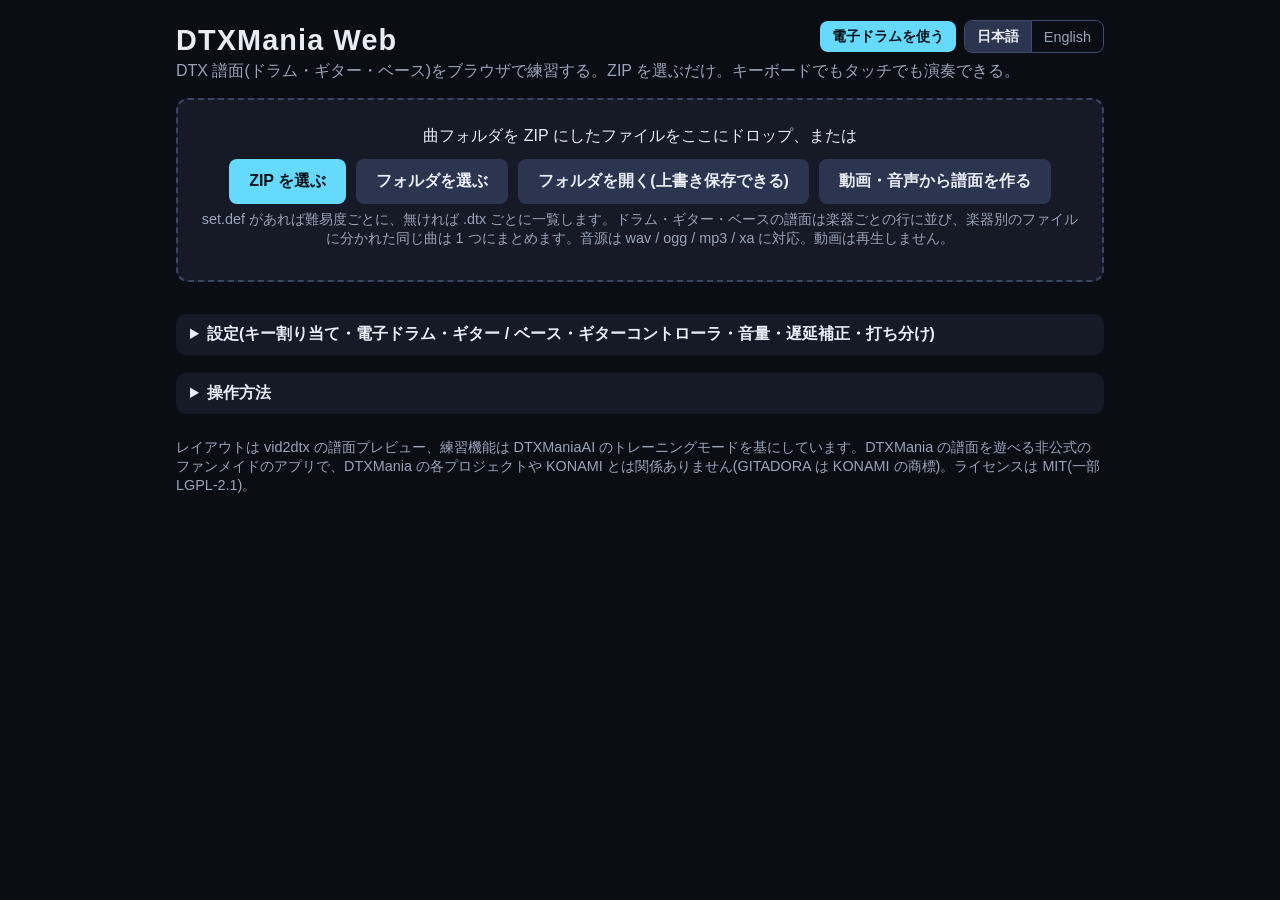
==== commit 39ee02e7: "vid2dtx の動画・音声から譜面を作る機能を移植する(ホームの「動画・音声から譜面を作る」) - 動画から: vid2dtx の detect / track / emit / avsync を " ====
--- a/index.html
+++ b/index.html
@@ -49,6 +49,7 @@
         <label class="btn secondary"><span data-i18n="home.pickFolder">フォルダを選ぶ</span><input type="file" id="file-dir" webkitdirectory multiple></label>
         <button id="btn-last" class="btn secondary" hidden>前回の ZIP を開く</button>
         <button type="button" id="btn-folder-rw" class="btn secondary" title="選んだフォルダの譜面へ、編集画面の「保存」でそのまま上書きできます(Chrome / Edge)" data-i18n="edit.openFolderRw" data-i18n-title="edit.openFolderRwTitle" hidden>フォルダを開く(上書き保存できる)</button>
+        <button type="button" id="btn-gen" class="btn secondary" title="プレー動画のチップ、または曲の音から譜面を作ります(vid2dtx の移植)" data-i18n="gen.button" data-i18n-title="gen.buttonTitle">動画・音声から譜面を作る</button>
       </div>
       <p class="note" data-i18n="home.dropNote">set.def があれば難易度ごとに、無ければ .dtx ごとに一覧します。ドラム・ギター・ベースの譜面は楽器ごとの行に並び、楽器別のファイルに分かれた同じ曲は 1 つにまとめます。音源は wav / ogg / mp3 / xa に対応。動画は再生しません。</p>
     </div>
@@ -62,6 +63,51 @@
       <span class="note" data-i18n="edit.listNote">押している間は、ドラムの譜面のボタンで編集画面を開きます。</span>
     </div>
     <ul id="song-list"></ul>
+
+    <dialog id="gen-dialog" aria-labelledby="gen-title">
+      <form method="dialog" id="gen-form">
+        <h3 id="gen-title" data-i18n="gen.title">動画・音声から譜面を作る</h3>
+        <p class="note" data-i18n="gen.lead">プレー動画に流れるチップを読んで譜面にするか、曲の音からドラムの下書きを作ります(vid2dtx の移植)。ファイルはブラウザの中で読むだけで、どこにも送りません。できた曲フォルダは曲パックとして開き、編集画面で直せます。</p>
+        <div class="gen-file">
+          <label class="btn secondary small" id="gen-pick"><span data-i18n="gen.pickFile">ファイルを選ぶ</span><input type="file" id="gen-file" accept="video/*,audio/*,.mp4,.m4v,.webm,.mov,.mkv,.ogg,.mp3,.wav,.m4a,.flac,.opus"></label>
+          <span id="gen-file-name" class="note" data-i18n="gen.noFile">動画か音のファイルを選ぶか、ここへドロップ</span>
+        </div>
+        <fieldset class="gen-kind">
+          <label><input type="radio" name="gen-kind" value="video" checked> <span data-i18n="gen.kindVideo">プレー動画のチップから</span></label>
+          <label><input type="radio" name="gen-kind" value="audio"> <span data-i18n="gen.kindAudio">曲の音から(実験的)</span></label>
+        </fieldset>
+        <label class="field"><span data-i18n="gen.titleLabel">曲名</span><input type="text" id="gen-name" autocomplete="off"></label>
+        <div id="gen-video-opts">
+          <p class="note warn" id="gen-video-note" data-i18n="gen.noRvfc" hidden>このブラウザは動画のコマを順に読めません(Chrome / Edge / Safari を使ってください)。</p>
+          <div class="gen-grid">
+            <label class="field"><span data-i18n="gen.layout">画面の配置</span><select id="gen-layout">
+              <option value="auto" data-i18n="gen.layoutAuto">自動(解像度で選ぶ)</option>
+              <option value="dtxmania-720" data-i18n="gen.layoutDtx">DTXMania(GITADORA 風スキン)</option>
+              <option value="gitadora-1080" data-i18n="gen.layoutGita">GITADORA(アーケード)</option>
+            </select></label>
+            <label class="field"><span data-i18n="gen.rate">読む速さ</span><select id="gen-rate">
+              <option value="1" data-i18n="gen.rate1">等速(全部のコマ)</option>
+              <option value="2" data-i18n="gen.rate2">2 倍速</option>
+            </select></label>
+            <label class="field"><span data-i18n="gen.offset">タイミング補正(ms。+ でチップを遅く)</span><input type="number" id="gen-offset" step="1"></label>
+            <label class="field"><span data-i18n="gen.measure">最初の小節の番号</span><input type="number" id="gen-measure" min="0" step="1"></label>
+          </div>
+          <canvas id="gen-preview" hidden></canvas>
+          <p class="note" id="gen-preview-note"></p>
+          <p class="note" data-i18n="gen.videoNote">対応する画面: DTXMania の GITADORA 風スキン(1280×720 を基準に拡大・縮小)と GITADORA のアーケードの録画(1920×1080)。動画を流して読むので、動画の長さ(2 倍速なら半分ほど)かかります。読んでいる間にタブを隠すと止まります。</p>
+        </div>
+        <p class="note" id="gen-audio-note" data-i18n="gen.audioNote" hidden>実験的: 学習したモデルを使わない信号処理で、キック・スネア・ハイハット / シンバルの下書きを作ります(タムは拾いません)。BPM は一定・小節は 4/4 として付けます。確信度の低いチップに枠が付くので、編集画面の「次の要確認」で直してください。</p>
+        <div id="gen-progress" hidden><progress id="gen-bar" max="100" value="0"></progress><div id="gen-stage" class="note"></div></div>
+        <p id="gen-result" class="status" hidden></p>
+        <details id="gen-log-box" hidden><summary data-i18n="gen.log">記録</summary><pre id="gen-log"></pre></details>
+        <div class="btn-row">
+          <button type="submit" class="btn" id="gen-start" data-i18n="gen.start">作る</button>
+          <button type="button" class="btn" id="gen-open" data-i18n="gen.open" hidden>編集画面で開く</button>
+          <button type="button" class="btn secondary" id="gen-save" data-i18n="gen.save" hidden>ZIP を保存</button>
+          <button type="button" class="btn secondary" id="gen-close" data-i18n="gen.close">閉じる</button>
+        </div>
+      </form>
+    </dialog>
 
     <details id="settings-panel">
       <summary data-i18n="settings.summary">設定(キー割り当て・電子ドラム・ギター / ベース・ギターコントローラ・音量・遅延補正・打ち分け)</summary>
@@ -135,6 +181,7 @@
           <label><span data-i18n="settings.bgmVolume">BGM 音量</span> <input type="range" id="cfg-bgm" min="0" max="100" step="5"> <span id="cfg-bgm-v"></span></label>
           <label><span data-i18n="settings.gbVolume">ギター / ベース音量</span> <input type="range" id="cfg-gb" min="0" max="100" step="5"> <span id="cfg-gb-v"></span></label>
           <p class="note" data-i18n="settings.volumeNote">楽器の音量と BGM 音量は演奏中でもトレーニングメニューから変えられます。BGM 音量は弾いていない楽器(伴奏)の音にも効きます。</p>
+          <label><input type="checkbox" id="cfg-cut-lane"> <span data-i18n="settings.cutSameLane">同じレーンの音を重ねない(叩き直すと前の音を止める)</span></label>
           <label><span data-i18n="settings.latency">遅延補正(ms)</span> <input type="number" id="cfg-latency" min="-300" max="300" step="5"> <span class="note" data-i18n="settings.latencyNote">音が遅れて聞こえるなら + 方向</span></label>
         </section>
         <section>
@@ -253,6 +300,7 @@
       <div class="grp tools">
         <div class="seg" id="edit-mode" role="group" aria-label="モード" data-i18n-aria-label="edit.mode"><button type="button" data-mode="pen" title="ペン" aria-label="ペン" data-i18n-title="edit.modePen" data-i18n-aria-label="edit.modePen">✎</button><button type="button" data-mode="select" title="選択" aria-label="選択" data-i18n-title="edit.modeSelect" data-i18n-aria-label="edit.modeSelect">⬚</button></div>
         <select id="edit-guide" title="ガイド間隔" aria-label="ガイド間隔" data-i18n-title="edit.snap" data-i18n-aria-label="edit.snap"></select>
+        <select id="edit-wheel" title="ホイール 1 段で送る幅" aria-label="ホイール 1 段で送る幅" data-i18n-title="edit.wheelStep" data-i18n-aria-label="edit.wheelStep"></select>
         <button id="edit-zoom-out" class="pb" title="縮小" aria-label="縮小" data-i18n-title="edit.zoomOut" data-i18n-aria-label="edit.zoomOut">−</button>
         <button id="edit-zoom-in" class="pb" title="拡大" aria-label="拡大" data-i18n-title="edit.zoomIn" data-i18n-aria-label="edit.zoomIn">＋</button>
         <button id="edit-play" class="pb" title="再生 / 停止" aria-label="再生 / 停止" data-i18n-title="edit.playStop" data-i18n-aria-label="edit.playStop">▶</button>
@@ -260,6 +308,8 @@
         <button id="edit-test" class="pb text" data-i18n="edit.testPlay">テストプレイ</button>
         <button id="edit-suspect" class="pb text" data-i18n="edit.nextSuspect" hidden>次の要確認</button>
         <button id="edit-step" class="pb text" aria-pressed="false" title="叩いた列を再生位置に置く(再生中は録音)" data-i18n="edit.stepInput" data-i18n-title="edit.stepTitle">叩いて入力</button>
+        <button id="edit-preview-btn" class="pb text" aria-pressed="false" title="演奏画面と同じレーンのプレビューを右に並べる (V)" data-i18n="edit.preview" data-i18n-title="edit.previewTitle">プレビュー</button>
+        <button id="edit-video-btn" class="pb text" aria-pressed="false" title="プレー動画を右に並べ、再生位置に合わせて流す (B)" data-i18n="edit.video" data-i18n-title="edit.videoTitle">動画</button>
         <button id="edit-panel" class="pb" title="パネル" aria-label="パネル" data-i18n-title="edit.panel" data-i18n-aria-label="edit.panel">☰</button>
       </div>
       <div class="grp types" id="edit-types" role="group" aria-label="チップの種類" data-i18n-aria-label="edit.types">
@@ -273,6 +323,46 @@
       <div id="edit-stage">
         <canvas id="edit-canvas" tabindex="0" role="application" aria-label="譜面" data-i18n-aria-label="edit.canvas"></canvas>
         <div id="edit-rail" aria-label="譜面の位置" data-i18n-aria-label="edit.rail"><div id="edit-rail-thumb"></div></div>
+        <canvas id="edit-preview" aria-label="演奏画面のプレビュー" data-i18n-aria-label="edit.previewLabel" hidden></canvas>
+        <div id="edit-preview-bar" role="group" aria-label="判定ラインとハイスピード" data-i18n-aria-label="edit.pbarMore" hidden>
+          <span class="pbar-l" data-i18n="edit.judgeShort">判定</span>
+          <button type="button" id="edit-judge-up" class="pbar-step" title="判定ラインを上へ(Shift で 10 倍、Alt で細かく)" aria-label="判定ラインを上へ(Shift で 10 倍、Alt で細かく)" data-i18n-title="edit.judgeUp" data-i18n-aria-label="edit.judgeUp">▲</button>
+          <button type="button" id="edit-judge-val" class="pbar-val" title="判定ラインの位置(場所の高さに対する割合)。押すと数で入れる" data-i18n-title="edit.judgeValTitle">75.0 %</button>
+          <button type="button" id="edit-judge-down" class="pbar-step" title="判定ラインを下へ(Shift で 10 倍、Alt で細かく)" aria-label="判定ラインを下へ(Shift で 10 倍、Alt で細かく)" data-i18n-title="edit.judgeDown" data-i18n-aria-label="edit.judgeDown">▼</button>
+          <span class="pbar-l" data-i18n="edit.hsShort">HS</span>
+          <button type="button" id="edit-hs-down" class="pbar-step" title="プレビューのハイスピードを下げる(0.05。Shift で 0.5、Alt で 0.01)" aria-label="プレビューのハイスピードを下げる(0.05。Shift で 0.5、Alt で 0.01)" data-i18n-title="edit.hsDown" data-i18n-aria-label="edit.hsDown">−</button>
+          <button type="button" id="edit-hs-val" class="pbar-val" title="プレビューのハイスピード。押すと数で入れる" data-i18n-title="edit.hsValTitle">1.00</button>
+          <button type="button" id="edit-hs-up" class="pbar-step" title="プレビューのハイスピードを上げる(0.05。Shift で 0.5、Alt で 0.01)" aria-label="プレビューのハイスピードを上げる(0.05。Shift で 0.5、Alt で 0.01)" data-i18n-title="edit.hsUp" data-i18n-aria-label="edit.hsUp">＋</button>
+          <button type="button" id="edit-pbar-more" title="判定ラインとハイスピード" aria-label="判定ラインとハイスピード" data-i18n-title="edit.pbarMore" data-i18n-aria-label="edit.pbarMore">⋯</button>
+        </div>
+        <div id="edit-video" role="group" aria-label="プレー動画" data-i18n-aria-label="edit.videoLabel" hidden>
+          <div class="vd-head">
+            <button type="button" id="edit-video-src" class="vd-src" title="動画を選ぶ・合わせ方" data-i18n-title="edit.videoMenu">動画を選ぶ</button>
+            <button type="button" id="edit-video-back" title="ずれを 1 コマ減らす(Shift で 10 コマ、Alt で 1 ms)" aria-label="ずれを 1 コマ減らす(Shift で 10 コマ、Alt で 1 ms)" data-i18n-title="edit.videoBack" data-i18n-aria-label="edit.videoBack">◀</button>
+            <button type="button" id="edit-video-off" class="vd-off" title="ずれ(動画の時刻 − 譜面の時刻)。押すと数で入れる" data-i18n-title="edit.videoOffTitle">—</button>
+            <button type="button" id="edit-video-fwd" title="ずれを 1 コマ増やす(Shift で 10 コマ、Alt で 1 ms)" aria-label="ずれを 1 コマ増やす(Shift で 10 コマ、Alt で 1 ms)" data-i18n-title="edit.videoFwd" data-i18n-aria-label="edit.videoFwd">▶</button>
+            <button type="button" id="edit-video-align" class="vd-wide" title="動画の音で合わせる" aria-label="動画の音で合わせる" data-i18n-title="edit.videoAlign" data-i18n-aria-label="edit.videoAlign">♪</button>
+            <button type="button" id="edit-video-crop" class="vd-wide" title="レーンだけを切り出す" aria-label="レーンだけを切り出す" data-i18n-title="edit.videoCrop" data-i18n-aria-label="edit.videoCrop">✂</button>
+            <button type="button" id="edit-video-close" title="動画をしまう (B)" aria-label="動画をしまう (B)" data-i18n-title="edit.videoHide" data-i18n-aria-label="edit.videoHide">×</button>
+          </div>
+          <div id="edit-video-body" class="vd-body">
+            <video id="edit-video-el" muted playsinline preload="auto" disablepictureinpicture tabindex="-1" aria-hidden="true"></video>
+            <div class="vd-info" aria-hidden="true"><span id="edit-video-time"></span><span id="edit-video-warn"></span></div>
+            <div class="vd-out" data-i18n="edit.videoOut">動画の外</div>
+            <div id="edit-video-judge" class="vd-judge" hidden></div>
+            <div id="edit-video-msg" class="vd-msg" hidden></div>
+            <div id="edit-video-picker" class="vd-pick" hidden>
+              <div class="vd-crop-hint" data-i18n="edit.judgePickHint">動画の判定ラインを押す(Esc でやめる)</div>
+              <div class="vd-crop-bar"><button type="button" class="btn small secondary" data-i18n="edit.cancel">キャンセル</button></div>
+            </div>
+            <div id="edit-video-cropper" class="vd-crop" hidden>
+              <div class="vd-crop-rect"></div>
+              <div class="vd-crop-hint" data-i18n="edit.videoCropHint">ドラッグで残す範囲(レーン)を囲む。Enter で決める・Esc でやめる</div>
+              <div class="vd-crop-bar"><button type="button" class="btn small" data-act="ok" data-i18n="edit.videoCropOk">決める</button><button type="button" class="btn small secondary" data-act="full" data-i18n="edit.videoCropFull">全体</button><button type="button" class="btn small secondary" data-act="cancel" data-i18n="edit.cancel">キャンセル</button></div>
+            </div>
+          </div>
+          <input type="file" id="edit-video-file" accept="video/*,.mp4,.m4v,.webm,.mov,.mkv" hidden>
+        </div>
       </div>
       <aside id="edit-side" aria-label="パネル" data-i18n-aria-label="edit.panel" hidden></aside>
     </div>
--- a/css/app.css
+++ b/css/app.css
@@ -278,6 +278,54 @@
 #edit-stage { position: absolute; inset: 0; display: flex; }
 #edit-canvas { display: block; flex: 1; min-width: 0; touch-action: none; user-select: none; -webkit-user-select: none; -webkit-touch-callout: none; outline: none; }
 #edit-rail { position: relative; flex: none; width: 22px; background: #10141f; border-left: 1px solid var(--line); touch-action: none; cursor: pointer; }
+#edit-preview { display: block; flex: none; background: #000; border-left: 1px solid var(--line); touch-action: none; }
+#edit-bar #edit-preview-btn.on { background: #2b3550; color: var(--accent2); }
+/* プレー動画(js/edit/video.js)。見出しの高さは VIDEO_HEAD_H と揃える。動画の要素は切り出した範囲が枠いっぱいになるよう JS が置く */
+#edit-bar #edit-video-btn.on { background: #2b3550; color: var(--accent2); }
+/* 判定ラインの位置・プレビューのハイスピード(js/edit/previewbar.js)。プレビューの上端に重ねる。狭いプレビューでは字・ボタンを詰める */
+#edit-preview-bar { position: absolute; top: 0; z-index: 2; height: 28px; display: flex; align-items: center; gap: 3px; padding: 2px 4px; background: rgba(21, 26, 38, 0.85); border-left: 1px solid var(--line); border-bottom: 1px solid var(--line); color: var(--muted); font-size: 0.78em; user-select: none; -webkit-user-select: none; overflow: hidden; white-space: nowrap; }
+#edit-preview-bar button { flex: none; height: 22px; min-width: 22px; padding: 0 4px; background: var(--panel2); color: var(--text); border: 1px solid var(--line); border-radius: 5px; font-size: 1em; cursor: pointer; }
+#edit-preview-bar button:hover { background: #38466b; }
+#edit-preview-bar .pbar-val { min-width: 50px; font-variant-numeric: tabular-nums; }
+#edit-preview-bar .pbar-val.video, #edit-preview-bar .pbar-val.own { color: var(--accent2); }
+#edit-preview-bar .pbar-l { flex: none; margin-left: 3px; }
+#edit-preview-bar #edit-pbar-more { margin-left: auto; }
+#edit-preview-bar.narrow { gap: 1px; padding: 2px; }
+#edit-preview-bar.narrow .pbar-l { display: none; }
+#edit-preview-bar.narrow .pbar-val { min-width: 36px; padding: 0 2px; }
+#edit-preview-bar.narrow .pbar-step { min-width: 16px; padding: 0 1px; }
+#edit-preview-bar.tiny .pbar-step { display: none; }
+#edit-video { position: relative; flex: none; display: flex; flex-direction: column; background: #000; border-left: 1px solid var(--line); overflow: hidden; }
+#edit-video .vd-head { flex: none; height: 34px; display: flex; align-items: center; gap: 4px; padding: 3px 4px; background: var(--panel); border-bottom: 1px solid var(--line); user-select: none; -webkit-user-select: none; }
+#edit-video .vd-head button { flex: none; height: 27px; min-width: 27px; padding: 0 6px; background: var(--panel2); color: var(--text); border: 1px solid var(--line); border-radius: 6px; font-size: 0.85em; cursor: pointer; white-space: nowrap; }
+#edit-video .vd-head button:hover:not(:disabled) { background: #38466b; }
+#edit-video .vd-head button:disabled { opacity: 0.45; cursor: default; }
+#edit-video .vd-head button.on { background: #2b3550; color: var(--accent2); }
+#edit-video .vd-head .vd-src { flex: 1 1 auto; min-width: 40px; overflow: hidden; text-overflow: ellipsis; text-align: left; }
+#edit-video .vd-head .vd-off { min-width: 82px; font-variant-numeric: tabular-nums; }
+#edit-video.narrow .vd-wide { display: none; }
+#edit-video .vd-body { position: relative; flex: 1; min-height: 0; overflow: hidden; touch-action: none; }
+#edit-video video { position: absolute; left: 0; top: 0; width: 0; height: 0; display: block; object-fit: fill; pointer-events: none; }
+#edit-video .vd-body.out video { opacity: 0.35; }
+#edit-video .vd-info { position: absolute; left: 6px; top: 4px; right: 6px; display: flex; gap: 10px; color: rgba(235, 235, 235, 0.85); font: 11px/1.4 ui-monospace, SFMono-Regular, Consolas, monospace; text-shadow: 0 0 3px #000, 0 0 2px #000; pointer-events: none; white-space: nowrap; overflow: hidden; }
+#edit-video #edit-video-warn { color: #ffd38a; overflow: hidden; text-overflow: ellipsis; }
+#edit-video .vd-out { position: absolute; right: 6px; bottom: 6px; display: none; padding: 1px 8px; border-radius: 9px; background: rgba(255, 170, 60, 0.85); color: #1a1405; font-size: 0.8em; pointer-events: none; }
+#edit-video .vd-body.out .vd-out { display: block; }
+#edit-video .vd-msg { position: absolute; inset: 0; display: flex; flex-direction: column; align-items: center; justify-content: center; gap: 10px; padding: 16px; text-align: center; color: var(--muted); font-size: 0.9em; }
+#edit-video .vd-msg p { margin: 0; max-width: 28em; }
+#edit-video .vd-crop { position: absolute; inset: 0; cursor: crosshair; touch-action: none; }
+#edit-video .vd-body.cropping .vd-info { display: none; }
+/* 動画の判定ラインの印(js/edit/video.js judgeV)と、その高さを押してもらう間の覆い */
+#edit-video .vd-judge { position: absolute; left: 0; right: 0; height: 0; border-top: 2px dashed rgba(255, 214, 64, 0.85); pointer-events: none; }
+#edit-video .vd-pick { position: absolute; inset: 0; cursor: crosshair; touch-action: none; background: rgba(0, 0, 0, 0.12); }
+#edit-video .vd-crop-rect { position: absolute; border: 2px dashed var(--accent2); box-shadow: 0 0 0 9999px rgba(0, 0, 0, 0.55); pointer-events: none; }
+#edit-video .vd-crop-hint { position: absolute; left: 6px; right: 6px; top: 6px; text-align: center; color: var(--text); font-size: 0.8em; text-shadow: 0 0 3px #000; pointer-events: none; }
+#edit-video .vd-crop-bar { position: absolute; left: 0; right: 0; bottom: 8px; display: flex; justify-content: center; flex-wrap: wrap; gap: 6px; }
+#edit-video.drag .vd-body { outline: 2px dashed var(--accent2); outline-offset: -4px; }
+/* 狭い配置で横のパネルを下から出しているときは、パネルに隠れないよう選ぶボタンと切り出しのボタンを上に寄せる */
+#screen-edit.compact.panel-open #edit-video .vd-msg { justify-content: flex-start; padding-top: 28px; }
+#screen-edit.compact.panel-open #edit-video .vd-crop-bar { top: 8px; bottom: auto; }
+#screen-edit.compact.panel-open #edit-video .vd-crop-hint { display: none; }
 #edit-rail-map { position: absolute; inset: 0; width: 100%; height: 100%; pointer-events: none; }
 #edit-rail-thumb { position: absolute; left: 3px; right: 3px; height: 28px; margin-top: -14px; background: rgba(255, 214, 64, 0.8); border-radius: 4px; pointer-events: none; }
 #edit-status { display: flex; align-items: center; gap: 16px; padding: 4px 10px; padding-bottom: max(4px, env(safe-area-inset-bottom)); background: var(--panel); border-top: 1px solid var(--line); color: var(--muted); font-size: 0.85em; font-variant-numeric: tabular-nums; white-space: nowrap; overflow: hidden; }
@@ -308,10 +356,30 @@
 #edit-loading .box { background: var(--panel); border-radius: 12px; padding: 20px 26px; min-width: 240px; text-align: center; }
 /* 狭い画面: 道具を下にまとめる */
 #screen-edit.compact #edit-bar .grp.tools { order: 3; flex: 1 1 100%; justify-content: space-between; flex-wrap: wrap; row-gap: 6px; }
-/* 狭い画面のタッチは 2 本指で拡大できるので −/＋ を出さない(ペン / 選択の切り替えが押し出されないように) */
-body.touch #screen-edit.compact #edit-zoom-out, body.touch #screen-edit.compact #edit-zoom-in { display: none; }
+/* 狭い画面のタッチは 2 本指で拡大できるので −/＋ を、ホイールも無いのでホイールの幅を出さない(ペン / 選択の切り替えが押し出されないように) */
+body.touch #screen-edit.compact #edit-zoom-out, body.touch #screen-edit.compact #edit-zoom-in, body.touch #screen-edit.compact #edit-wheel { display: none; }
 #edit-mode { flex: none; }
 @media (max-width: 420px) {
   #edit-bar { gap: 4px 6px; padding-left: 4px; padding-right: 4px; }
   #edit-bar .pb { min-width: 40px; }
 }
+
+/* 動画・音声から譜面を作る(js/gen/dialog.js) */
+#gen-dialog { background: var(--panel); color: var(--text); border: 1px solid var(--line); border-radius: 12px; width: min(92vw, 620px); max-height: 92vh; padding: 16px 18px; box-sizing: border-box; }
+#gen-dialog::backdrop { background: rgba(0, 0, 0, 0.6); }
+#gen-dialog h3 { margin: 0 0 8px; }
+#gen-dialog p { margin: 6px 0; }
+#gen-dialog .gen-file { display: flex; align-items: center; gap: 10px; flex-wrap: wrap; margin: 10px 0; }
+#gen-dialog .gen-file .note { overflow-wrap: anywhere; }
+#gen-dialog .gen-kind { border: none; padding: 0; margin: 8px 0; display: flex; gap: 6px 18px; flex-wrap: wrap; }
+#gen-dialog label.field { display: flex; flex-direction: column; gap: 4px; margin: 6px 0; }
+#gen-dialog label.field input, #gen-dialog label.field select { background: var(--panel2); color: var(--text); border: 1px solid var(--line); border-radius: 6px; padding: 6px; font-size: 1em; }
+#gen-dialog .gen-grid { display: grid; grid-template-columns: repeat(auto-fit, minmax(220px, 1fr)); gap: 0 12px; }
+#gen-dialog .warn { color: #ffd38a; }
+#gen-dialog .btn-row { justify-content: flex-end; margin-top: 12px; }
+#gen-preview { display: block; max-width: 100%; margin: 8px auto 4px; border-radius: 6px; }
+#gen-progress { margin: 10px 0; }
+#gen-progress progress { width: 100%; }
+#gen-log { max-height: 160px; overflow: auto; font-size: 0.8em; white-space: pre-wrap; margin: 4px 0 0; }
+#gen-pick.disabled { opacity: 0.5; pointer-events: none; }
+#gen-dialog .btn:disabled { opacity: 0.45; cursor: default; }
